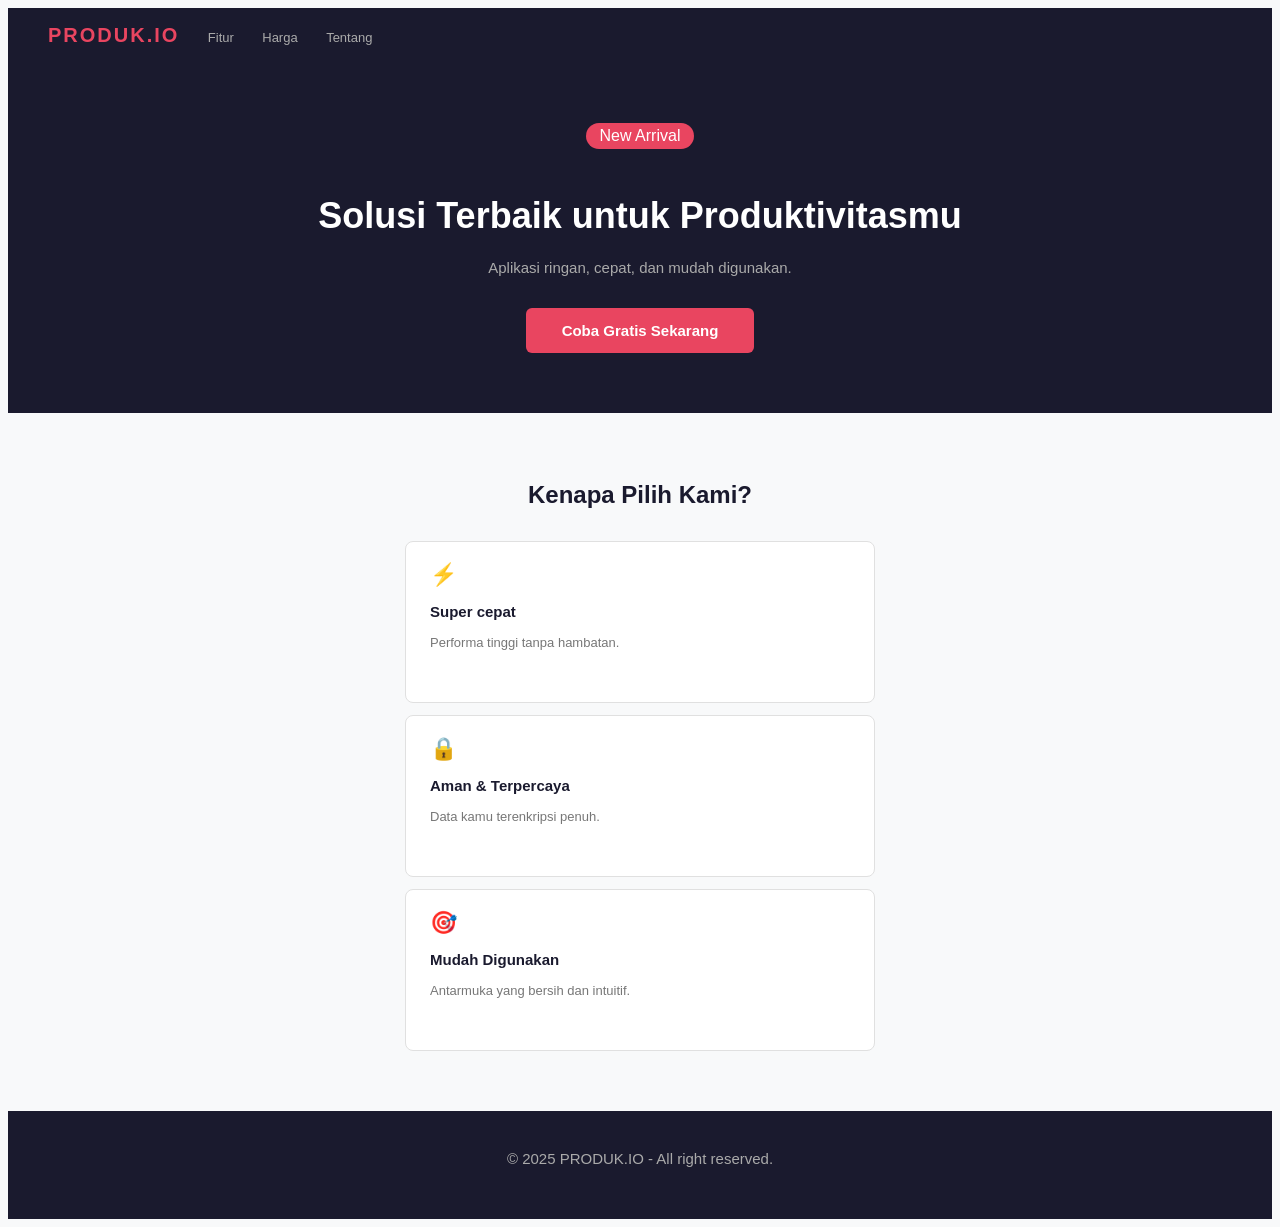
==== Web Dasar Minggu ke-4/Tugas 1/Tugas1_2072049.html @ ad93b623 "Add files via upload" ====
<!--2072049 - Franco I.S. Tapilaha-->
<!DOCTYPE html>
<head>
    <meta charset="UTF-8">
    <title>Company - 2072049</title>
    <link rel="stylesheet" href="style.css">
</head>
<body>
    <div class="navbar">
        <span class="navbar-brand">PRODUK.IO</span>
        <a href="#">Fitur</a>
        <a href="#">Harga</a>
        <a href="#">Tentang</a>
    </div>
    <div class="hero">
        <div class="hero-label">
            New Arrival
        </div>
        <h1>Solusi Terbaik untuk Produktivitasmu</h1>
        <p>Aplikasi ringan, cepat, dan mudah digunakan.</p>
        <button class="btn-beli">Coba Gratis Sekarang</button>
    </div>
    <div class="fitur-section">
        <h2>Kenapa Pilih Kami?</h2>
        <div class="fitur-list">
            <div class="fitur-item">
                <div class="fitur-icon">⚡</div>
                <h3>Super cepat</h3>
                <p>Performa tinggi tanpa hambatan.</p>
            </div>
            <div class="fitur-item">
                <div class="fitur-icon">🔒</div>
                <h3>Aman & Terpercaya</h3>
                <p>Data kamu terenkripsi penuh.</p>
            </div>
            <div class="fitur-item">
                <div class="fitur-icon">🎯</div>
                <h3>Mudah Digunakan</h3>
                <p>Antarmuka yang bersih dan intuitif.</p>
            </div>
        </div>
    </div>
</body>
<footer>
    <div class="footer">
        <p>&copy; 2025 PRODUK.IO - All right reserved.</p>
    </div>
</footer>
---- Web Dasar Minggu ke-4/Tugas 1/style.css ----
html{
    margin: 0; 
    padding: 0; 
}

body{
    font-family: Arial, sans-serif;
    background-color: #f8f9fa;
}

.navbar{
    background-color: #1a1a2e;
    padding: 16px 40px;
}

.navbar-brand{
    color: #e94560; 
    font-size: 20px;
    font-weight: bold; 
    letter-spacing: 2px;
}

a{
    color: #aaa; 
    text-decoration: none; 
    font-size: 13px; 
    margin-left: 24px;
}

.hero{
    background-color: #1a1a2e;
    text-align: center; 
    padding: 60px 20px;
}

.hero-label{
    background-color: #e94560; 
    color: white; 
    padding: 4px 14px; 
    border-radius: 20px; 
    display: inline-block;
    margin-bottom: 20px;
}

h1{
    font-size: 36px; 
    color: #ffffff; 
    margin-bottom: 14px; 
    line-height: 1.3;
}

p{
    font-size: 15px; 
    color: #aaa; 
    margin-bottom: 28px;
    line-height: 1.7; 
    max-width: 480px; 
    margin-left: auto; 
    margin-right: auto;
}

.btn-beli{
    background-color: #e94560; 
    color: white; 
    border: none; 
    padding: 14px 36px; 
    font-size: 15px; 
    font-weight: bold; 
    border-radius: 6px; 
    cursor: pointer;
}

.btn-beli:hover{
    background-color: #c73652;
}

.fitur-section{
    padding: 48px 40px; 
    text-align: center;
}

h2{
    font-size: 24px; 
    color: #1a1a2e; 
    margin-bottom: 32px;
}

.fitur-list{
    display: inline-block; 
    text-align: left;
}

.fitur-item{
    background-color: #ffffff; 
    border: 1px solid #e0e0e0; 
    border-radius: 8px; 
    padding: 20px 24px; 
    margin-bottom: 12px; 
    width: 420px;
}

.fitur-item h3{
    font-size: 15px; 
    color: #1a1a2e; 
    margin-bottom: 6px;
}

.fitur-item p{
    font-size: 13px; 
    color: #777; 
    line-height: 1.6;
}

.fitur-icon{
    font-size: 22px;
    margin-bottom: 8px
}

.footer{
    background-color: #1a1a2e; 
    text-align: center; 
    padding: 20px;
    color: #555; 
    font-size: 13px;
}
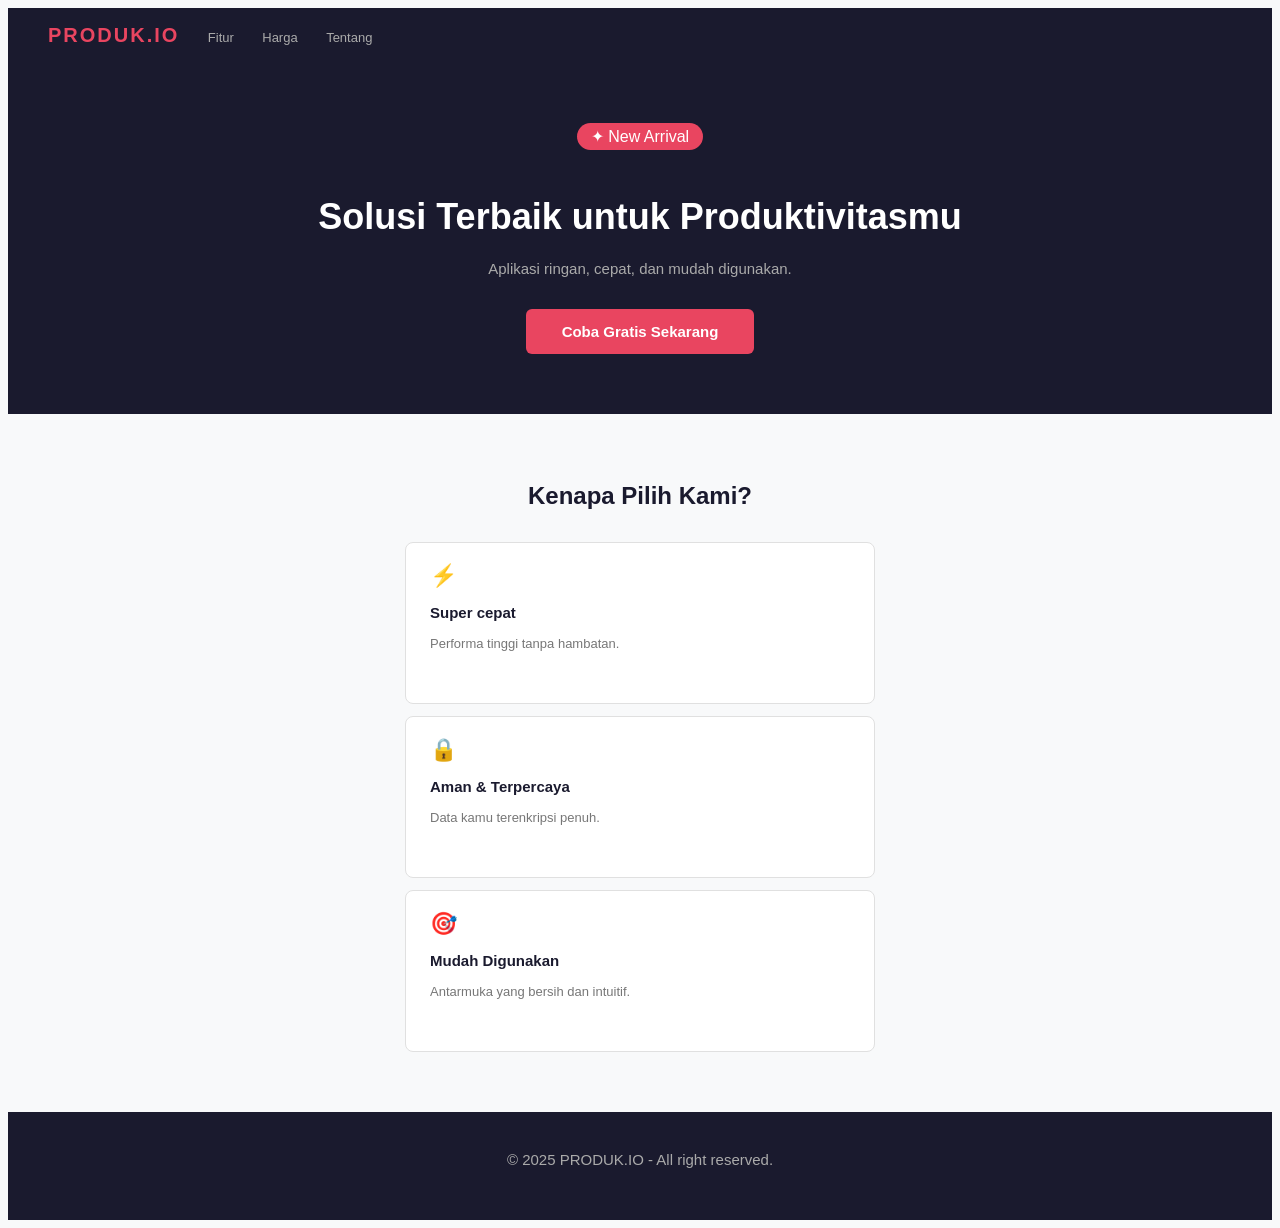
==== commit 398cbd50: "Update Tugas1_2072049.html" ====
--- a/Web Dasar Minggu ke-4/Tugas 1/Tugas1_2072049.html
+++ b/Web Dasar Minggu ke-4/Tugas 1/Tugas1_2072049.html
@@ -14,7 +14,7 @@
     </div>
     <div class="hero">
         <div class="hero-label">
-            New Arrival
+            ✦ New Arrival
         </div>
         <h1>Solusi Terbaik untuk Produktivitasmu</h1>
         <p>Aplikasi ringan, cepat, dan mudah digunakan.</p>
@@ -45,4 +45,5 @@
     <div class="footer">
         <p>&copy; 2025 PRODUK.IO - All right reserved.</p>
     </div>
-</footer>+
+</footer>
